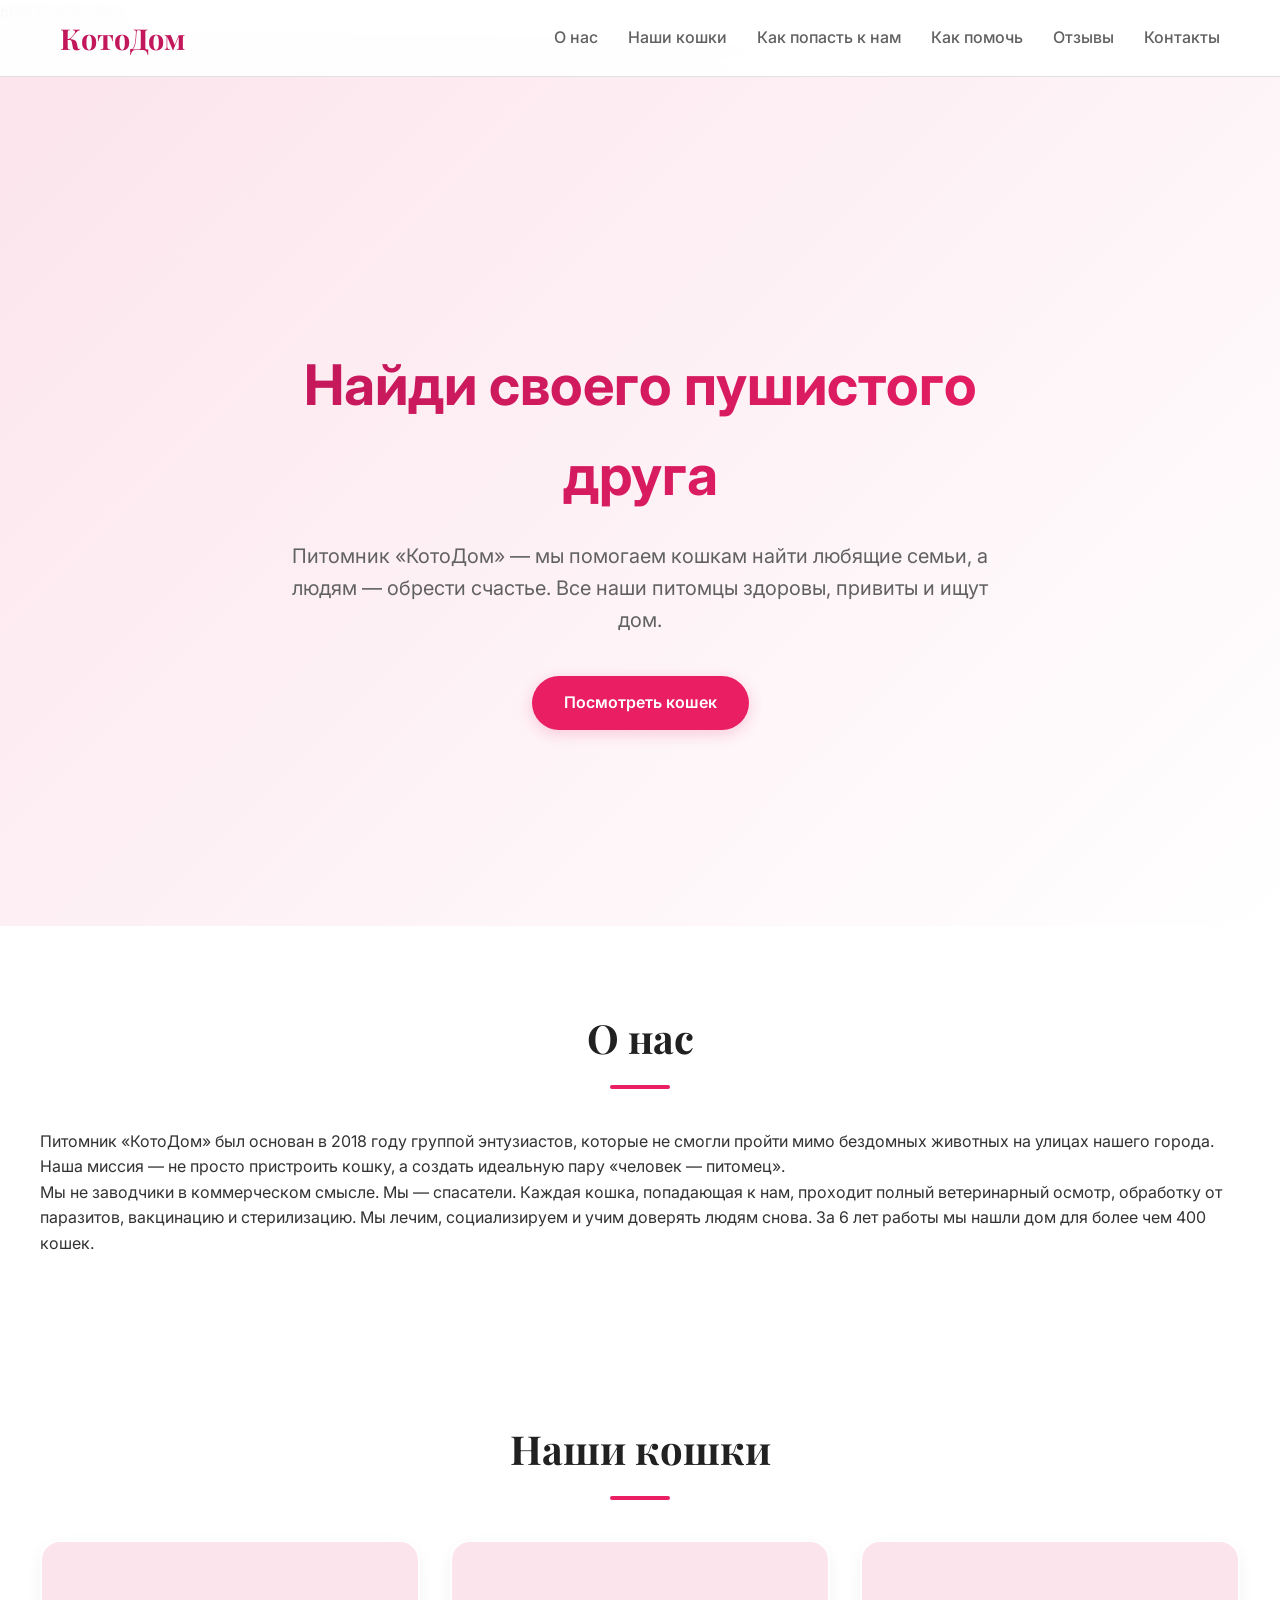
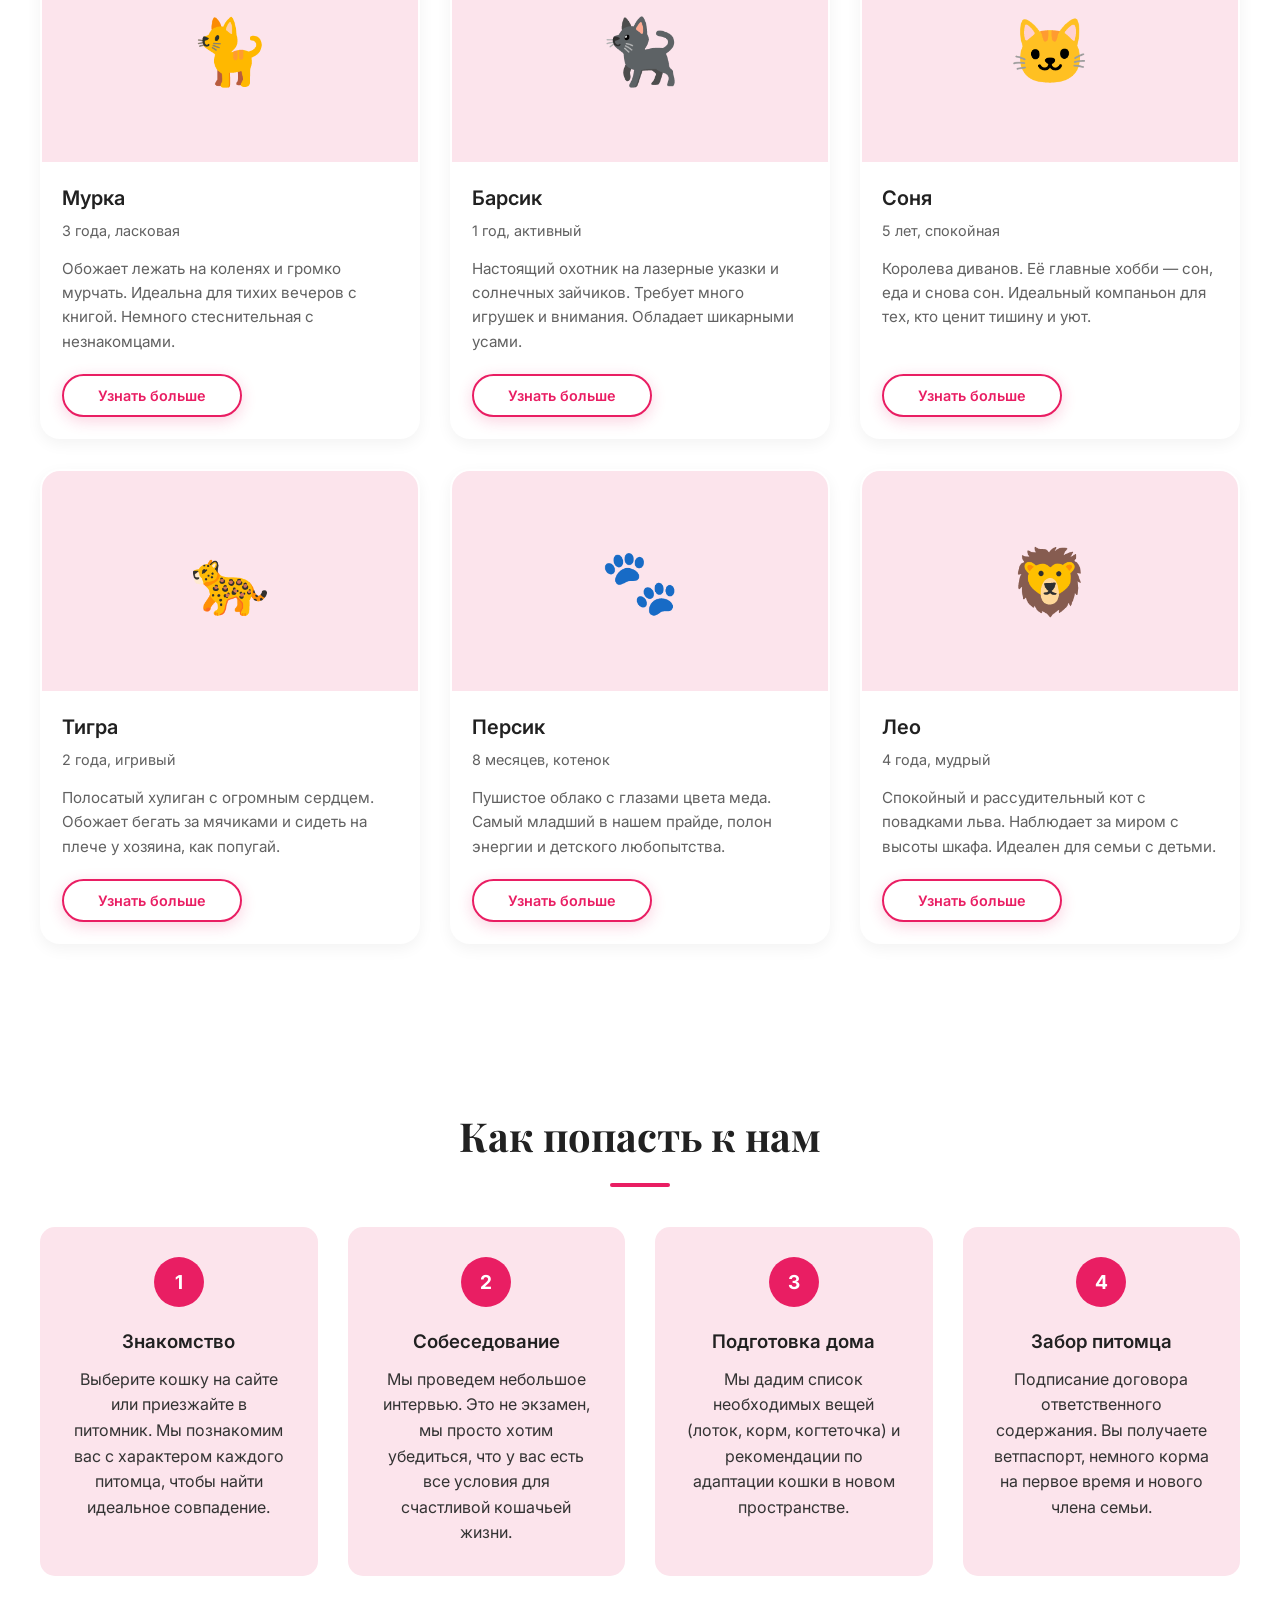
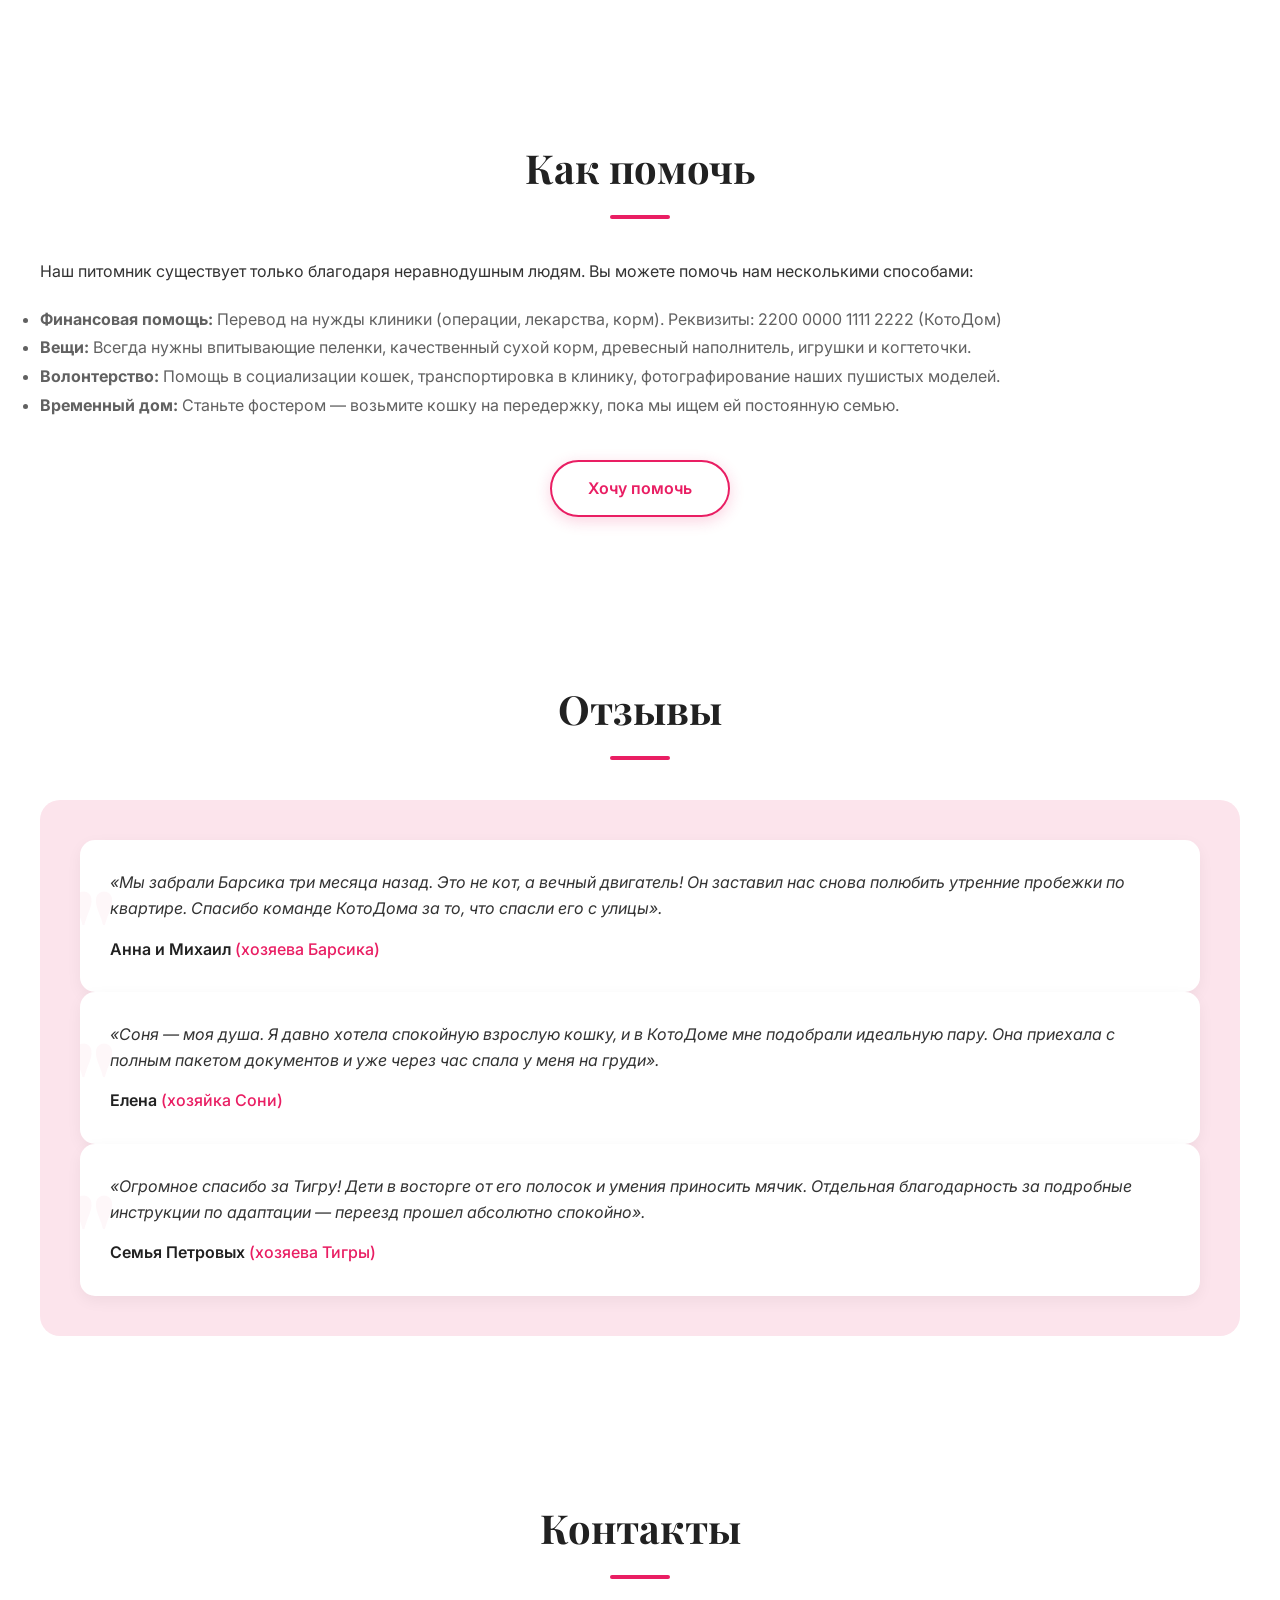
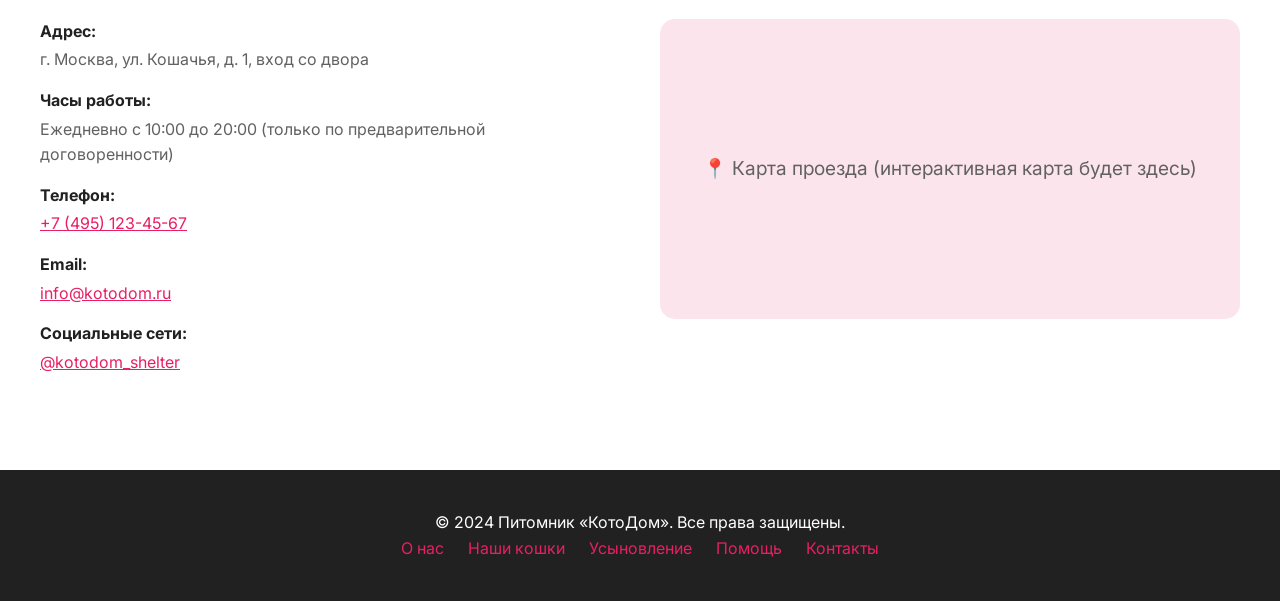
==== index1.html @ 2b8c5a75 "Первый коммит сайта" ====
html
Копировать
<!DOCTYPE html>
<html lang="ru">
<head>
    <meta charset="UTF-8">
    <meta name="viewport" content="width=device-width, initial-scale=1.0">
    <title>КотоДом — Питомник кошек</title>
    <!-- Современная типографика из Google Fonts -->
    <link rel="preconnect" href="https://fonts.googleapis.com">
    <link rel="preconnect" href="https://fonts.gstatic.com" crossorigin>
    <link href="https://fonts.googleapis.com/css2?family=Inter:wght@400;500;600;700&family=Playfair+Display:wght@700&display=swap" rel="stylesheet">
    <style>
        /* Сброс стилей и базовые настройки */
        *, *::before, *::after {
            box-sizing: border-box;
            margin: 0;
            padding: 0;
        }

        html {
            scroll-behavior: smooth;
            font-size: 16px;
        }

        body {
            font-family: 'Inter', -apple-system, BlinkMacSystemFont, sans-serif;
            line-height: 1.6;
            color: #333;
            background-color: #fff;
        }

        /* Цветовая палитра */
        :root {
            --pink-light: #fce4ec; /* пудровый */
            --pink-medium: #f8bbd0; /* светло-розовый */
            --pink-accent: #e91e63; /* малиновый */
            --pink-dark: #c2185b; /* фуксия для акцентов */
            --text-dark: #212121;
            --text-medium: #616161;
            --border-light: #e0e0e0;
        }

        /* Контейнеры */
        .container {
            max-width: 1200px;
            margin: 0 auto;
            padding: 0 20px;
        }

        .section {
            padding: 80px 0;
        }

        .section-title {
            font-family: 'Playfair Display', serif;
            font-size: 2.5rem;
            font-weight: 700;
            text-align: center;
            margin-bottom: 40px;
            color: var(--text-dark);
            position: relative;
        }

        .section-title::after {
            content: '';
            display: block;
            width: 60px;
            height: 4px;
            background: var(--pink-accent);
            border-radius: 2px;
            margin: 15px auto 0;
        }

        /* Кнопки */
        .btn {
            display: inline-block;
            padding: 14px 32px;
            background: var(--pink-accent);
            color: #fff;
            text-decoration: none;
            font-weight: 600;
            font-size: 1rem;
            border-radius: 50px;
            border: none;
            cursor: pointer;
            transition: all 0.3s ease;
            box-shadow: 0 4px 15px rgba(233, 30, 99, 0.2);
            min-width: 180px;
            text-align: center;
        }

        .btn:hover {
            background: var(--pink-dark);
            transform: translateY(-2px);
            box-shadow: 0 6px 20px rgba(233, 30, 99, 0.3);
        }

        .btn-outline {
            background: transparent;
            border: 2px solid var(--pink-accent);
            color: var(--pink-accent);
        }

        .btn-outline:hover {
            background: var(--pink-accent);
            color: #fff;
        }

        /* Навигация */
        header {
            position: fixed;
            top: 0;
            left: 0;
            width: 100%;
            background: rgba(255, 255, 255, 0.95);
            backdrop-filter: blur(10px);
            z-index: 1000;
            border-bottom: 1px solid var(--border-light);
        }

        .nav {
            display: flex;
            justify-content: space-between;
            align-items: center;
            padding: 15px 20px;
        }

        .logo {
            font-family: 'Playfair Display', serif;
            font-size: 1.8rem;
            font-weight: 700;
            color: var(--pink-dark);
            text-decoration: none;
        }

        .nav-menu {
            display: flex;
            list-style: none;
            gap: 30px;
        }

        .nav-menu a {
            text-decoration: none;
            color: var(--text-medium);
            font-weight: 500;
            transition: color 0.3s ease;
            position: relative;
        }

        .nav-menu a::after {
            content: '';
            position: absolute;
            bottom: -5px;
            left: 0;
            width: 0;
            height: 2px;
            background: var(--pink-accent);
            transition: width 0.3s ease;
        }

        .nav-menu a:hover {
            color: var(--pink-dark);
        }

        .nav-menu a:hover::after {
            width: 100%;
        }

        .burger {
            display: none;
            flex-direction: column;
            gap: 5px;
            cursor: pointer;
            background: none;
            border: none;
            padding: 5px;
        }

        .burger span {
            width: 25px;
            height: 2px;
            background: var(--text-dark);
            transition: all 0.3s ease;
        }

        /* Hero */
        .hero {
            background: linear-gradient(135deg, var(--pink-light) 0%, #fff 100%);
            padding-top: 120px;
            min-height: 100vh;
            display: flex;
            align-items: center;
        }

        .hero-content {
            text-align: center;
            max-width: 700px;
            margin: 0 auto;
        }

        .hero-title {
            font-size: 3.5rem;
            font-weight: 700;
            margin-bottom: 20px;
            background: linear-gradient(135deg, var(--pink-dark) 0%, var(--pink-accent) 100%);
            -webkit-background-clip: text;
            -webkit-text-fill-color: transparent;
            background-clip: text;
        }

        .hero-subtitle {
            font-size: 1.25rem;
            color: var(--text-medium);
            margin-bottom: 40px;
        }

        /* Карточки кошек */
        .cats-grid {
            display: grid;
            grid-template-columns: repeat(auto-fit, minmax(280px, 1fr));
            gap: 30px;
            margin-top: 40px;
        }

        .cat-card {
            background: #fff;
            border-radius: 20px;
            overflow: hidden;
            box-shadow: 0 5px 15px rgba(0, 0, 0, 0.05);
            transition: all 0.3s ease;
            border: 2px solid transparent;
            display: flex;
            flex-direction: column;
        }

        .cat-card:hover {
            transform: translateY(-8px);
            box-shadow: 0 15px 30px rgba(0, 0, 0, 0.1);
            border-color: var(--pink-accent);
        }

        .cat-photo {
            width: 100%;
            height: 220px;
            background: var(--pink-light);
            display: flex;
            align-items: center;
            justify-content: center;
            font-size: 4rem;
        }

        .cat-info {
            padding: 20px;
            flex-grow: 1;
            display: flex;
            flex-direction: column;
        }

        .cat-name {
            font-size: 1.25rem;
            font-weight: 600;
            margin-bottom: 5px;
            color: var(--text-dark);
        }

        .cat-age {
            font-size: 0.9rem;
            color: var(--text-medium);
            margin-bottom: 15px;
        }

        .cat-desc {
            font-size: 0.95rem;
            color: var(--text-medium);
            flex-grow: 1;
            margin-bottom: 20px;
        }

        .cat-btn {
            margin-top: auto;
            align-self: flex-start;
            padding: 8px 16px;
            font-size: 0.9rem;
        }

        /* Процесс усыновления */
        .steps {
            display: flex;
            flex-wrap: wrap;
            gap: 30px;
            justify-content: center;
        }

        .step {
            flex: 1;
            min-width: 250px;
            background: var(--pink-light);
            padding: 30px;
            border-radius: 15px;
            text-align: center;
            position: relative;
            transition: transform 0.3s ease;
        }

        .step:hover {
            transform: translateY(-5px);
        }

        .step-number {
            width: 50px;
            height: 50px;
            background: var(--pink-accent);
            color: #fff;
            border-radius: 50%;
            display: flex;
            align-items: center;
            justify-content: center;
            font-weight: 700;
            font-size: 1.2rem;
            margin: 0 auto 20px;
        }

        .step-title {
            font-weight: 600;
            margin-bottom: 10px;
            color: var(--text-dark);
        }

        /* Отзывы */
        .testimonials {
            background: var(--pink-light);
            border-radius: 20px;
            padding: 40px;
        }

        .testimonial {
            background: #fff;
            border-radius: 15px;
            padding: 30px;
            box-shadow: 0 5px 15px rgba(0, 0, 0, 0.05);
            position: relative;
            overflow: hidden;
        }

        .testimonial::before {
            content: '"';
            position: absolute;
            top: -10px;
            left: -10px;
            font-size: 8rem;
            color: var(--pink-light);
            opacity: 0.3;
            font-family: 'Playfair Display', serif;
            font-weight: 700;
        }

        .testimonial-text {
            font-style: italic;
            margin-bottom: 15px;
            position: relative;
            z-index: 1;
        }

        .testimonial-author {
            font-weight: 600;
            color: var(--text-dark);
        }

        .testimonial-cat {
            color: var(--pink-accent);
            font-weight: 500;
        }

        /* Контакты */
        .contacts-grid {
            display: grid;
            grid-template-columns: 1fr 1fr;
            gap: 40px;
            align-items: start;
        }

        .contact-info p {
            margin-bottom: 15px;
            color: var(--text-medium);
        }

        .contact-info strong {
            color: var(--text-dark);
            display: block;
            margin-bottom: 3px;
        }

        .map-placeholder {
            background: var(--pink-light);
            height: 300px;
            border-radius: 15px;
            display: flex;
            align-items: center;
            justify-content: center;
            color: var(--text-medium);
            font-size: 1.2rem;
        }

        /* Футер */
        footer {
            background: var(--text-dark);
            color: #fff;
            text-align: center;
            padding: 40px 20px;
        }

        .footer-links a {
            color: var(--pink-accent);
            text-decoration: none;
            margin: 0 10px;
            transition: color 0.3s ease;
        }

        .footer-links a:hover {
            color: #fff;
        }

        /* Адаптивность */
        @media (max-width: 1024px) {
            .hero-title {
                font-size: 2.8rem;
            }
            .steps {
                flex-direction: column;
            }
            .contacts-grid {
                grid-template-columns: 1fr;
                gap: 30px;
            }
        }

        @media (max-width: 768px) {
            .section {
                padding: 60px 0;
            }
            .nav-menu {
                position: fixed;
                left: -100%;
                top: 70px;
                flex-direction: column;
                background: #fff;
                width: 250px;
                height: calc(100vh - 70px);
                padding: 40px 20px;
                box-shadow: 2px 0 10px rgba(0,0,0,0.1);
                transition: left 0.3s ease;
                z-index: 999;
            }
            .nav-menu.active {
                left: 0;
            }
            .burger {
                display: flex;
            }
            .burger.active span:nth-child(1) {
                transform: rotate(45deg) translate(7px, 7px);
            }
            .burger.active span:nth-child(2) {
                opacity: 0;
            }
            .burger.active span:nth-child(3) {
                transform: rotate(-45deg) translate(7px, -7px);
            }
            .cats-grid {
                grid-template-columns: repeat(auto-fit, minmax(240px, 1fr));
            }
        }

        @media (max-width: 480px) {
            .hero-title {
                font-size: 2.2rem;
            }
            .hero-subtitle {
                font-size: 1.1rem;
            }
            .btn {
                padding: 12px 24px;
                min-width: auto;
            }
            .cat-photo {
                height: 180px;
            }
            .testimonials {
                padding: 20px;
            }
            .testimonial {
                padding: 20px;
            }
        }
    </style>
</head>
<body>

<header>
    <nav class="nav container">
        <a href="#" class="logo">КотоДом</a>
        <ul class="nav-menu" id="navMenu">
            <li><a href="#about">О нас</a></li>
            <li><a href="#cats">Наши кошки</a></li>
            <li><a href="#process">Как попасть к нам</a></li>
            <li><a href="#help">Как помочь</a></li>
            <li><a href="#reviews">Отзывы</a></li>
            <li><a href="#contacts">Контакты</a></li>
        </ul>
        <button class="burger" id="burger" aria-label="Открыть меню">
            <span></span>
            <span></span>
            <span></span>
        </button>
    </nav>
</header>

<main>
    <section class="hero">
        <div class="container">
            <div class="hero-content">
                <h1 class="hero-title">Найди своего пушистого друга</h1>
                <p class="hero-subtitle">Питомник «КотоДом» — мы помогаем кошкам найти любящие семьи, а людям — обрести счастье. Все наши питомцы здоровы, привиты и ищут дом.</p>
                <a href="#cats" class="btn">Посмотреть кошек</a>
            </div>
        </div>
    </section>

    <section id="about" class="section container">
        <h2 class="section-title">О нас</h2>
        <p>Питомник «КотоДом» был основан в 2018 году группой энтузиастов, которые не смогли пройти мимо бездомных животных на улицах нашего города. Наша миссия — не просто пристроить кошку, а создать идеальную пару «человек — питомец».</p>
        <p>Мы не заводчики в коммерческом смысле. Мы — спасатели. Каждая кошка, попадающая к нам, проходит полный ветеринарный осмотр, обработку от паразитов, вакцинацию и стерилизацию. Мы лечим, социализируем и учим доверять людям снова. За 6 лет работы мы нашли дом для более чем 400 кошек.</p>
    </section>

    <section id="cats" class="section container">
        <h2 class="section-title">Наши кошки</h2>
        <div class="cats-grid">
            <!-- Карточка 1 -->
            <div class="cat-card">
                <div class="cat-photo" aria-label="Фото кошки">🐈</div>
                <div class="cat-info">
                    <h3 class="cat-name">Мурка</h3>
                    <p class="cat-age">3 года, ласковая</p>
                    <p class="cat-desc">Обожает лежать на коленях и громко мурчать. Идеальна для тихих вечеров с книгой. Немного стеснительная с незнакомцами.</p>
                    <a href="#" class="btn btn-outline cat-btn">Узнать больше</a>
                </div>
            </div>
            <!-- Карточка 2 -->
            <div class="cat-card">
                <div class="cat-photo" aria-label="Фото кота">🐈‍⬛</div>
                <div class="cat-info">
                    <h3 class="cat-name">Барсик</h3>
                    <p class="cat-age">1 год, активный</p>
                    <p class="cat-desc">Настоящий охотник на лазерные указки и солнечных зайчиков. Требует много игрушек и внимания. Обладает шикарными усами.</p>
                    <a href="#" class="btn btn-outline cat-btn">Узнать больше</a>
                </div>
            </div>
            <!-- Карточка 3 -->
            <div class="cat-card">
                <div class="cat-photo" aria-label="Фото кошки">🐱</div>
                <div class="cat-info">
                    <h3 class="cat-name">Соня</h3>
                    <p class="cat-age">5 лет, спокойная</p>
                    <p class="cat-desc">Королева диванов. Её главные хобби — сон, еда и снова сон. Идеальный компаньон для тех, кто ценит тишину и уют.</p>
                    <a href="#" class="btn btn-outline cat-btn">Узнать больше</a>
                </div>
            </div>
            <!-- Карточка 4 -->
            <div class="cat-card">
                <div class="cat-photo" aria-label="Фото кота">🐆</div>
                <div class="cat-info">
                    <h3 class="cat-name">Тигра</h3>
                    <p class="cat-age">2 года, игривый</p>
                    <p class="cat-desc">Полосатый хулиган с огромным сердцем. Обожает бегать за мячиками и сидеть на плече у хозяина, как попугай.</p>
                    <a href="#" class="btn btn-outline cat-btn">Узнать больше</a>
                </div>
            </div>
            <!-- Карточка 5 -->
            <div class="cat-card">
                <div class="cat-photo" aria-label="Фото кошки">🐾</div>
                <div class="cat-info">
                    <h3 class="cat-name">Персик</h3>
                    <p class="cat-age">8 месяцев, котенок</p>
                    <p class="cat-desc">Пушистое облако с глазами цвета меда. Самый младший в нашем прайде, полон энергии и детского любопытства.</p>
                    <a href="#" class="btn btn-outline cat-btn">Узнать больше</a>
                </div>
            </div>
            <!-- Карточка 6 -->
            <div class="cat-card">
                <div class="cat-photo" aria-label="Фото кота">🦁</div>
                <div class="cat-info">
                    <h3 class="cat-name">Лео</h3>
                    <p class="cat-age">4 года, мудрый</p>
                    <p class="cat-desc">Спокойный и рассудительный кот с повадками льва. Наблюдает за миром с высоты шкафа. Идеален для семьи с детьми.</p>
                    <a href="#" class="btn btn-outline cat-btn">Узнать больше</a>
                </div>
            </div>
        </div>
    </section>

    <section id="process" class="section container">
        <h2 class="section-title">Как попасть к нам</h2>
        <div class="steps">
            <div class="step">
                <div class="step-number">1</div>
                <h3 class="step-title">Знакомство</h3>
                <p>Выберите кошку на сайте или приезжайте в питомник. Мы познакомим вас с характером каждого питомца, чтобы найти идеальное совпадение.</p>
            </div>
            <div class="step">
                <div class="step-number">2</div>
                <h3 class="step-title">Собеседование</h3>
                <p>Мы проведем небольшое интервью. Это не экзамен, мы просто хотим убедиться, что у вас есть все условия для счастливой кошачьей жизни.</p>
            </div>
            <div class="step">
                <div class="step-number">3</div>
                <h3 class="step-title">Подготовка дома</h3>
                <p>Мы дадим список необходимых вещей (лоток, корм, когтеточка) и рекомендации по адаптации кошки в новом пространстве.</p>
            </div>
            <div class="step">
                <div class="step-number">4</div>
                <h3 class="step-title">Забор питомца</h3>
                <p>Подписание договора ответственного содержания. Вы получаете ветпаспорт, немного корма на первое время и нового члена семьи.</p>
            </div>
        </div>
    </section>

    <section id="help" class="section container">
        <h2 class="section-title">Как помочь</h2>
        <p>Наш питомник существует только благодаря неравнодушным людям. Вы можете помочь нам несколькими способами:</p>
        <ul style="margin-top: 20px; color: var(--text-medium); line-height: 1.8;">
            <li><strong>Финансовая помощь:</strong> Перевод на нужды клиники (операции, лекарства, корм). Реквизиты: 2200 0000 1111 2222 (КотоДом)</li>
            <li><strong>Вещи:</strong> Всегда нужны впитывающие пеленки, качественный сухой корм, древесный наполнитель, игрушки и когтеточки.</li>
            <li><strong>Волонтерство:</strong> Помощь в социализации кошек, транспортировка в клинику, фотографирование наших пушистых моделей.</li>
            <li><strong>Временный дом:</strong> Станьте фостером — возьмите кошку на передержку, пока мы ищем ей постоянную семью.</li>
        </ul>
        <div style="margin-top: 40px; text-align: center;">
            <a href="#" class="btn btn-outline">Хочу помочь</a>
        </div>
    </section>

    <section id="reviews" class="section container">
        <h2 class="section-title">Отзывы</h2>
        <div class="testimonials">
            <div class="testimonial">
                <p class="testimonial-text">«Мы забрали Барсика три месяца назад. Это не кот, а вечный двигатель! Он заставил нас снова полюбить утренние пробежки по квартире. Спасибо команде КотоДома за то, что спасли его с улицы».</p>
                <p class="testimonial-author">Анна и Михаил <span class="testimonial-cat">(хозяева Барсика)</span></p>
            </div>
            <div class="testimonial">
                <p class="testimonial-text">«Соня — моя душа. Я давно хотела спокойную взрослую кошку, и в КотоДоме мне подобрали идеальную пару. Она приехала с полным пакетом документов и уже через час спала у меня на груди».</p>
                <p class="testimonial-author">Елена <span class="testimonial-cat">(хозяйка Сони)</span></p>
            </div>
            <div class="testimonial">
                <p class="testimonial-text">«Огромное спасибо за Тигру! Дети в восторге от его полосок и умения приносить мячик. Отдельная благодарность за подробные инструкции по адаптации — переезд прошел абсолютно спокойно».</p>
                <p class="testimonial-author">Семья Петровых <span class="testimonial-cat">(хозяева Тигры)</span></p>
            </div>
        </div>
    </section>

    <section id="contacts" class="section container">
        <h2 class="section-title">Контакты</h2>
        <div class="contacts-grid">
            <div class="contact-info">
                <p><strong>Адрес:</strong> г. Москва, ул. Кошачья, д. 1, вход со двора</p>
                <p><strong>Часы работы:</strong> Ежедневно с 10:00 до 20:00 (только по предварительной договоренности)</p>
                <p><strong>Телефон:</strong> <a href="tel:+74951234567" style="color: var(--pink-accent);">+7 (495) 123-45-67</a></p>
                <p><strong>Email:</strong> <a href="mailto:info@kotodom.ru" style="color: var(--pink-accent);">info@kotodom.ru</a></p>
                <p><strong>Социальные сети:</strong> <a href="#" style="color: var(--pink-accent);">@kotodom_shelter</a></p>
            </div>
            <div class="map-placeholder" aria-label="Карта проезда">
                📍 Карта проезда (интерактивная карта будет здесь)
            </div>
        </div>
    </section>
</main>

<footer>
    <div class="container">
        <p>&copy; 2024 Питомник «КотоДом». Все права защищены.</p>
        <div class="footer-links">
            <a href="#about">О нас</a>
            <a href="#cats">Наши кошки</a>
            <a href="#process">Усыновление</a>
            <a href="#help">Помощь</a>
            <a href="#contacts">Контакты</a>
        </div>
    </div>
</footer>

<script>
    // Плавное открытие/закрытие бургер-меню
    const burger = document.getElementById('burger');
    const navMenu = document.getElementById('navMenu');

    burger.addEventListener('click', () => {
        burger.classList.toggle('active');
        navMenu.classList.toggle('active');
    });

    // Закрытие меню при клике на ссылку (для мобильных)
    const navLinks = document.querySelectorAll('.nav-menu a');
    navLinks.forEach(link => {
        link.addEventListener('click', () => {
            burger.classList.remove('active');
            navMenu.classList.remove('active');
        });
    });

    // Доступность: управление фокусом и Esc для закрытия меню
    document.addEventListener('keydown', (e) => {
        if (e.key === 'Escape' && navMenu.classList.contains('active')) {
            burger.classList.remove('active');
            navMenu.classList.remove('active');
            burger.focus();
        }
    });
</script>

</body>
</html>
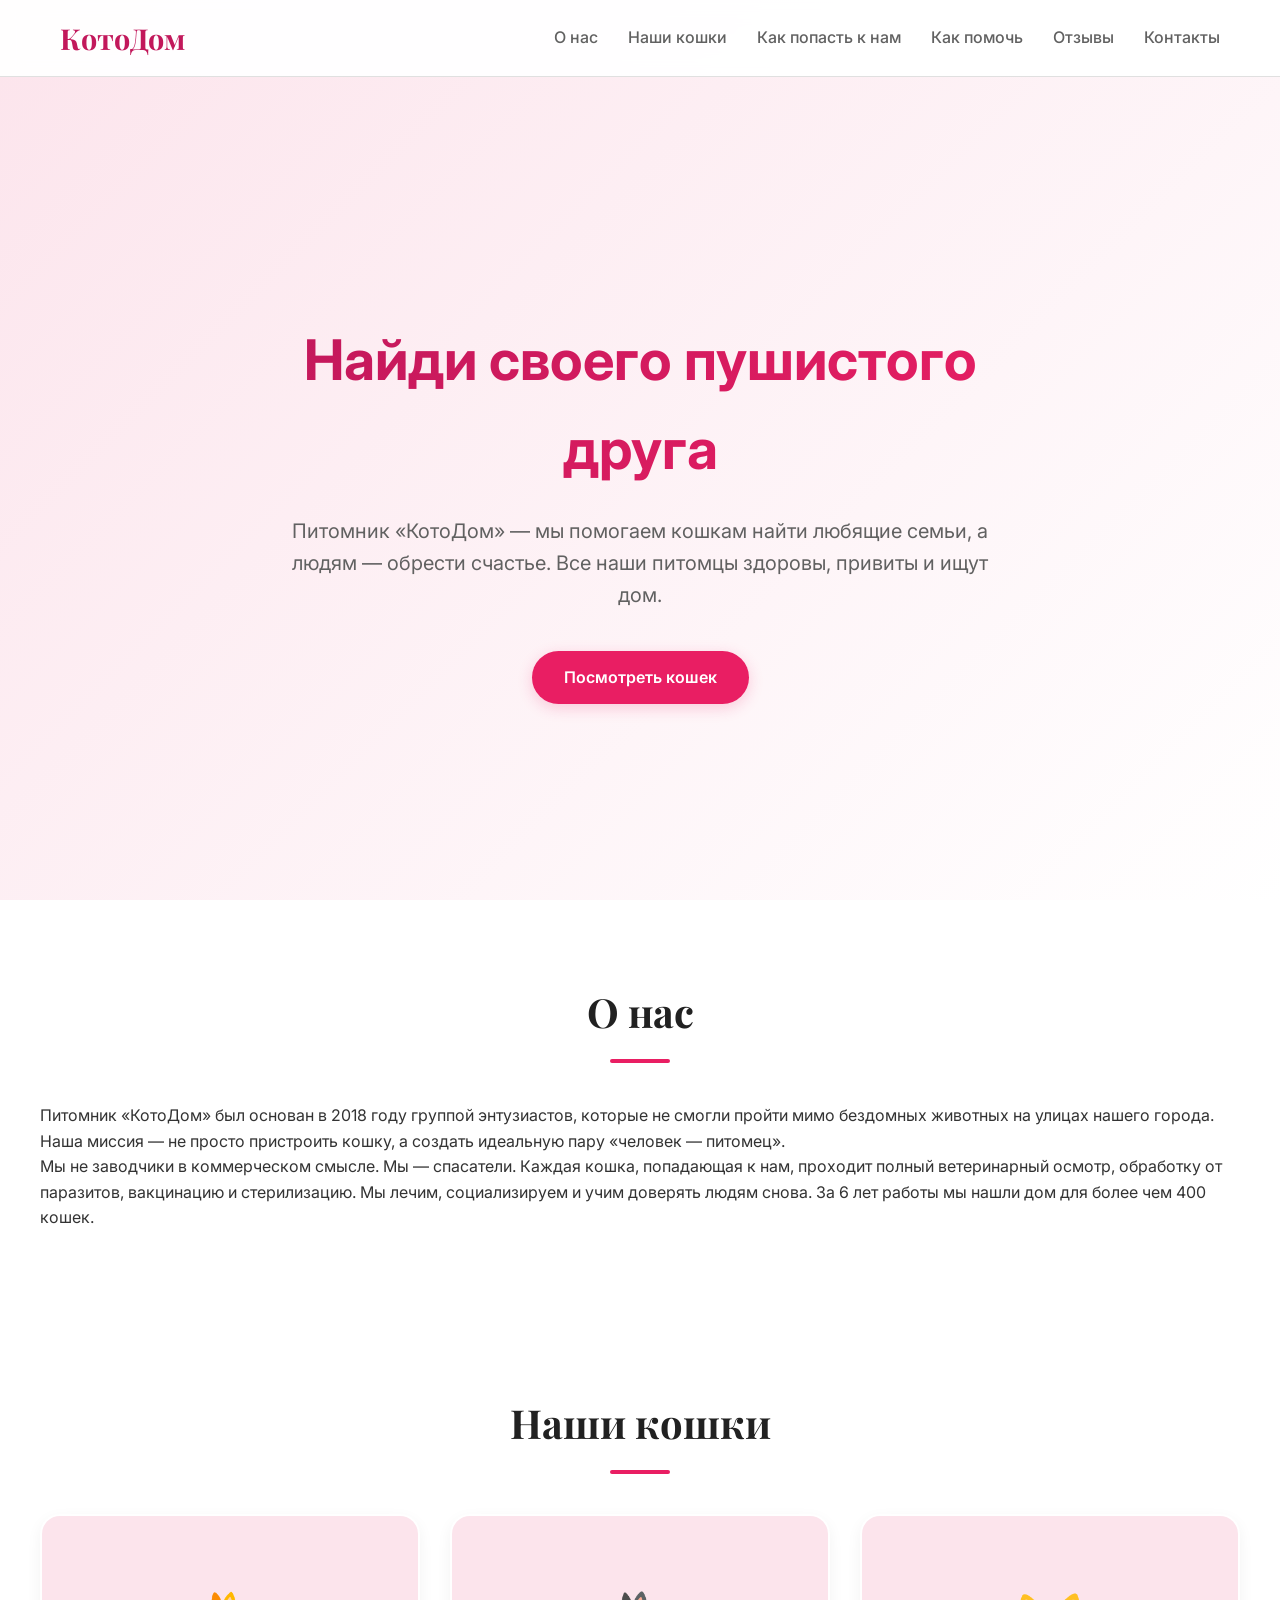
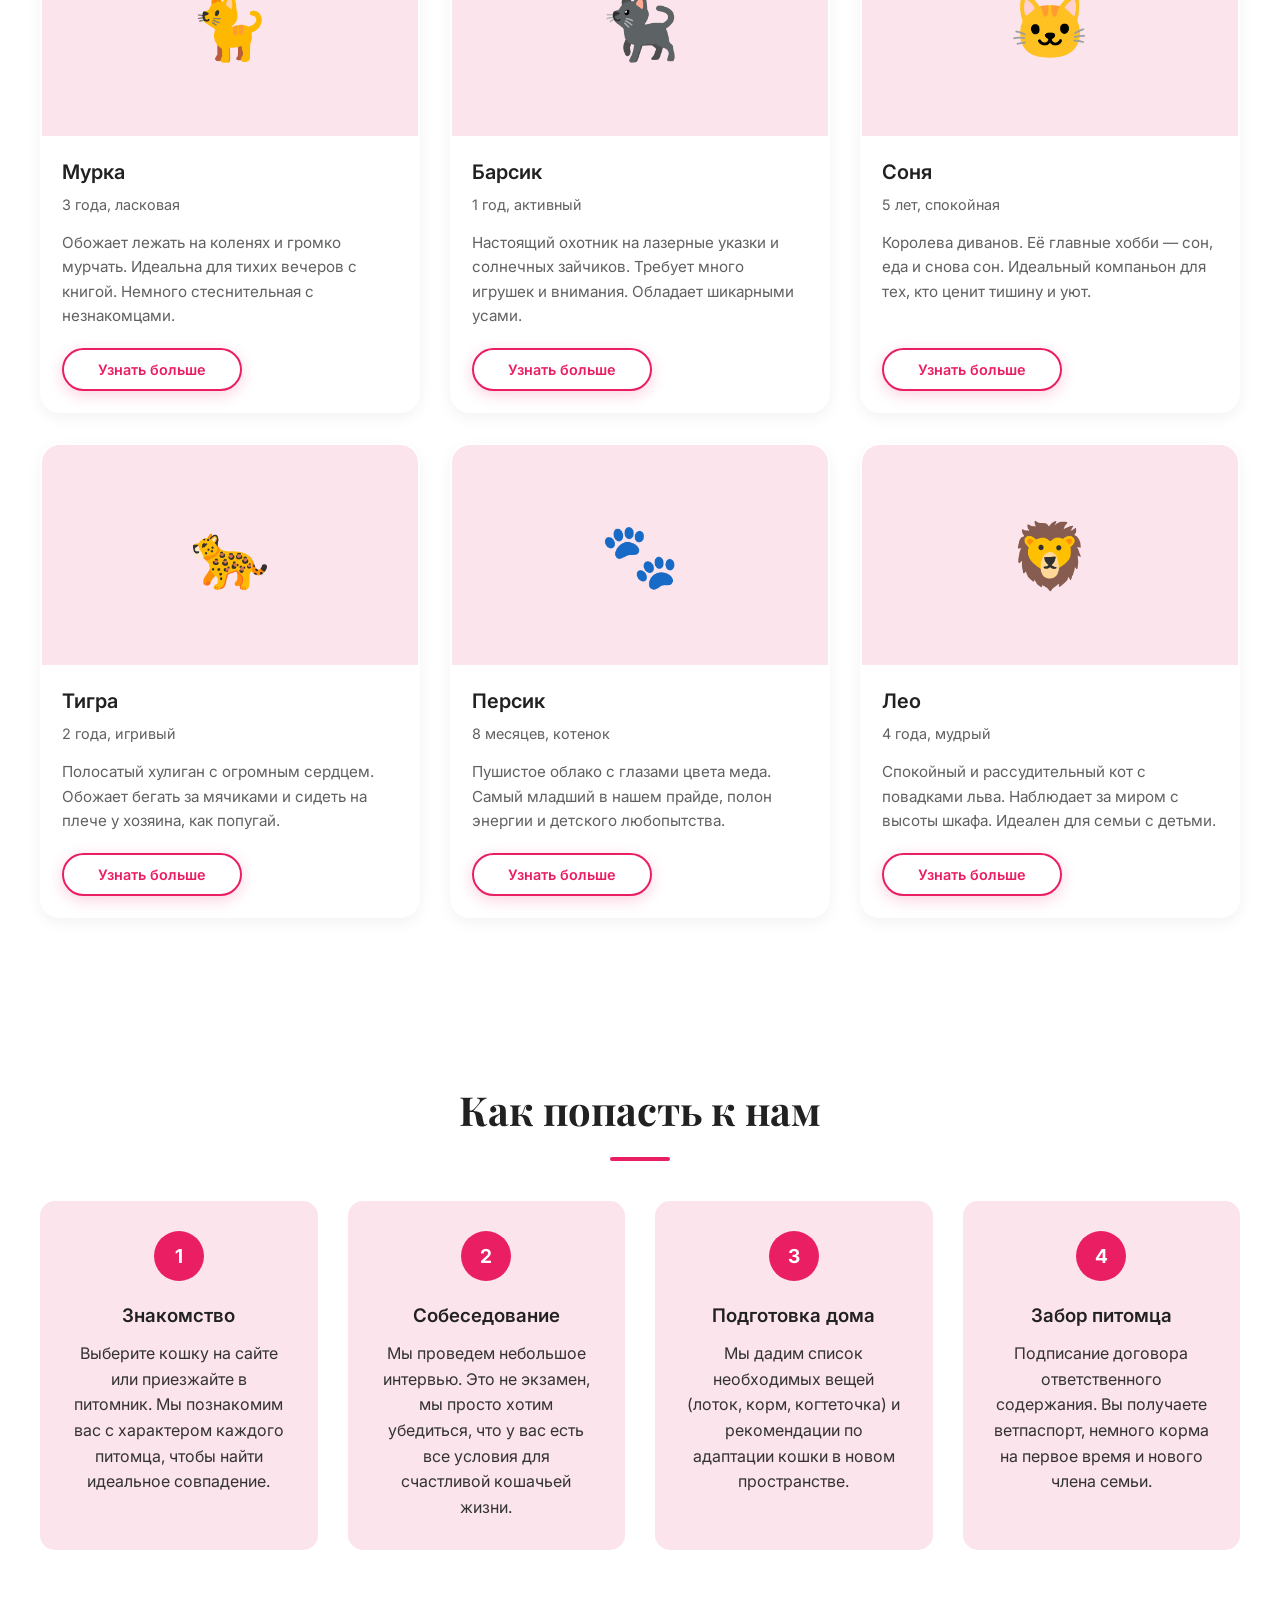
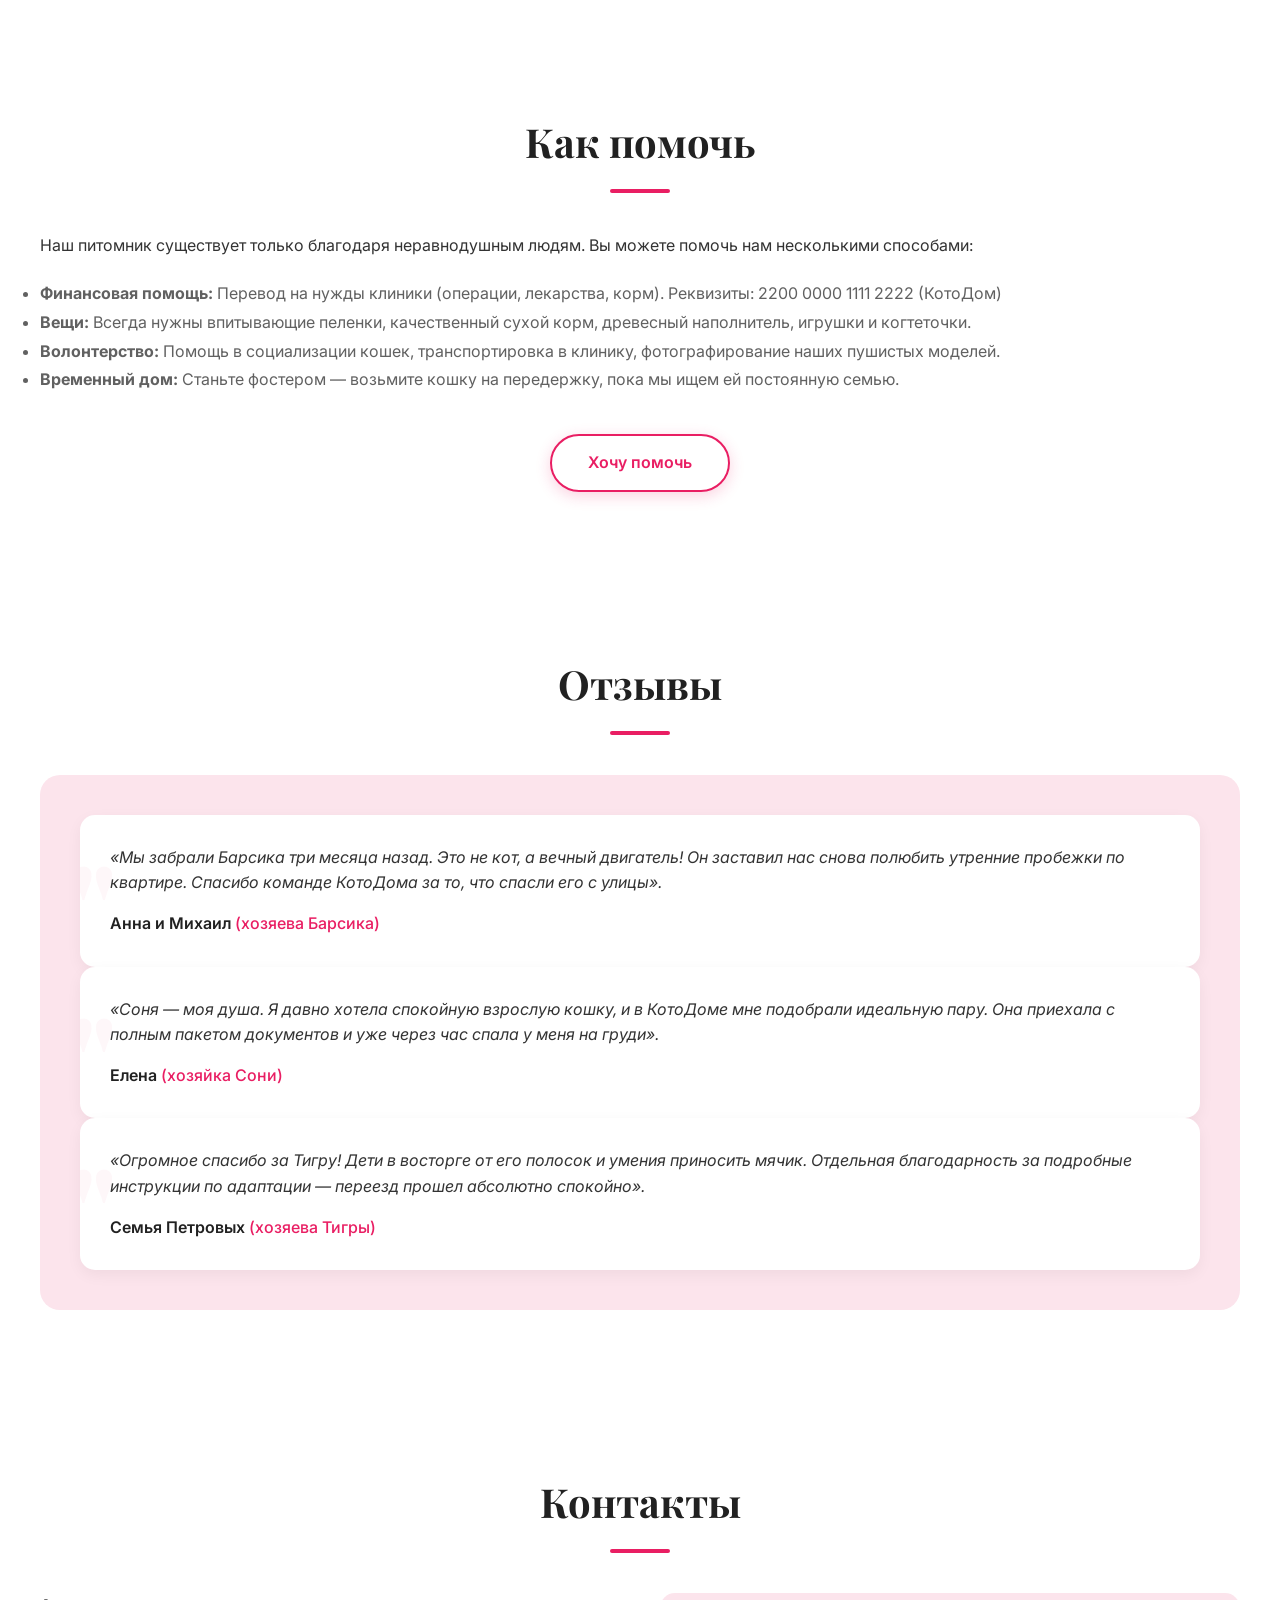
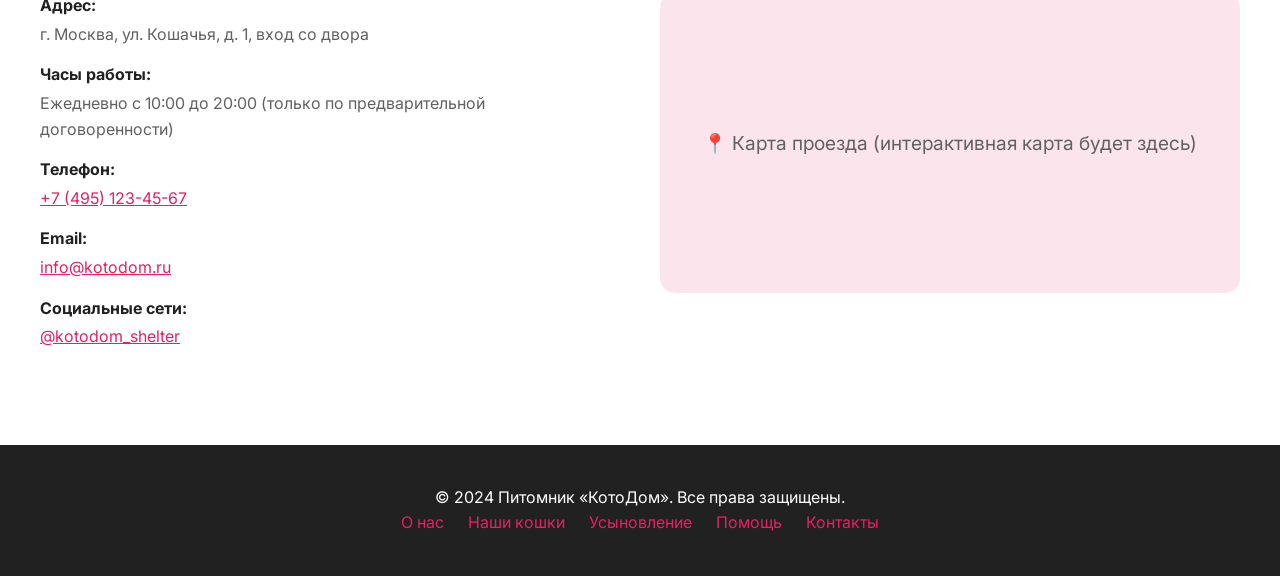
==== commit aea653a3: "origin/master" ====
--- a/index1.html
+++ b/index1.html
@@ -1,5 +1,3 @@
-html
-Копировать
 <!DOCTYPE html>
 <html lang="ru">
 <head>
